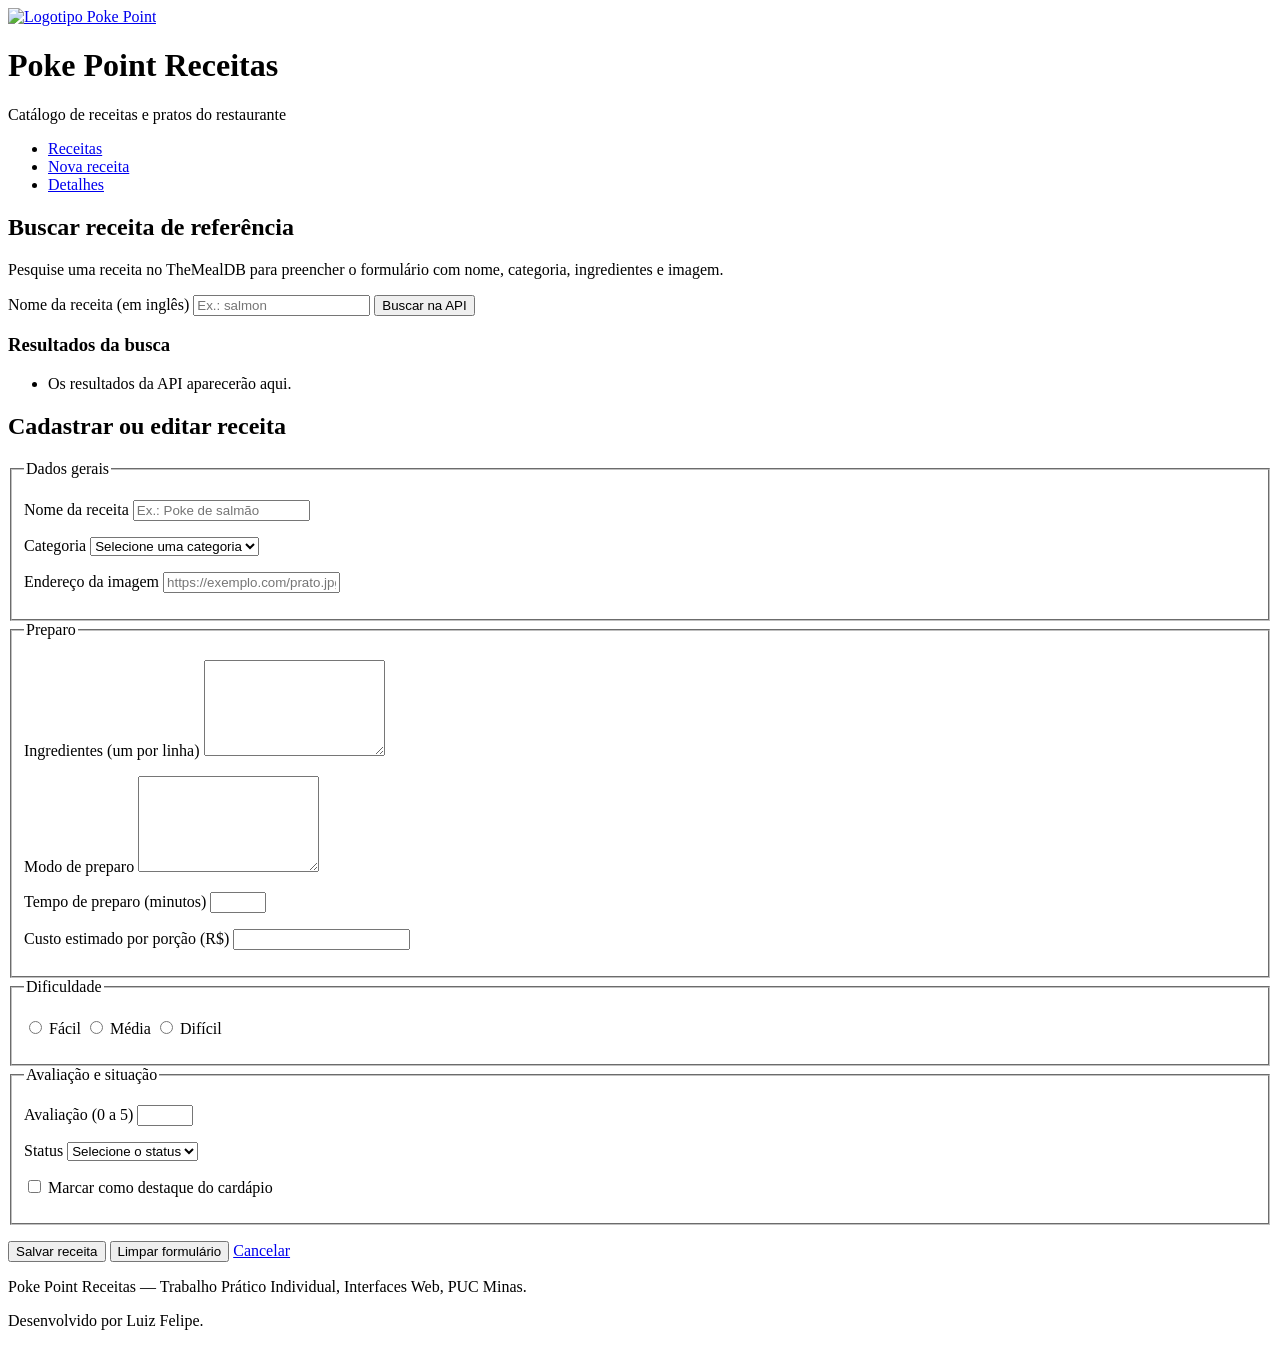
==== pages/cadastro.html @ fa9fae26 "estrutura html" ====
<!DOCTYPE html>
<html lang="pt-BR">
<head>
  <meta charset="UTF-8">
  <meta name="viewport" content="width=device-width, initial-scale=1.0">
  <meta name="description" content="Cadastro e edição de receitas do Poke Point Receitas.">
  <title>Cadastrar receita | Poke Point Receitas</title>
  <link rel="icon" href="../assets/img/logo.svg" type="image/svg+xml">
  <link rel="stylesheet" href="../assets/css/style.css">
  <script src="../assets/js/script.js" defer></script>
</head>
<body>

  <header>
    <a href="../index.html">
      <img src="../assets/img/logo.svg" alt="Logotipo Poke Point" width="48" height="48">
    </a>
    <h1>Poke Point Receitas</h1>
    <p>Catálogo de receitas e pratos do restaurante</p>

    <nav aria-label="Navegação principal">
      <ul>
        <li><a href="../index.html">Receitas</a></li>
        <li><a href="cadastro.html" aria-current="page">Nova receita</a></li>
        <li><a href="detalhes.html">Detalhes</a></li>
      </ul>
    </nav>
  </header>

  <main>

    <section aria-labelledby="titulo-api">
      <h2 id="titulo-api">Buscar receita de referência</h2>
      <p>Pesquise uma receita no TheMealDB para preencher o formulário com nome, categoria, ingredientes e imagem.</p>

      <form action="cadastro.html" method="get" role="search">
        <p>
          <label for="busca-api">Nome da receita (em inglês)</label>
          <input type="search" id="busca-api" name="busca-api" placeholder="Ex.: salmon">
          <button type="submit">Buscar na API</button>
        </p>
      </form>

      <section aria-labelledby="titulo-resultados-api">
        <h3 id="titulo-resultados-api">Resultados da busca</h3>
        <ul>
          <li>Os resultados da API aparecerão aqui.</li>
        </ul>
      </section>
    </section>

    <section aria-labelledby="titulo-formulario">
      <h2 id="titulo-formulario">Cadastrar ou editar receita</h2>

      <form action="cadastro.html" method="post">

        <fieldset>
          <legend>Dados gerais</legend>

          <p>
            <label for="nome">Nome da receita</label>
            <input type="text" id="nome" name="nome" maxlength="80" placeholder="Ex.: Poke de salmão" required>
          </p>

          <p>
            <label for="categoria">Categoria</label>
            <select id="categoria" name="categoria" required>
              <option value="">Selecione uma categoria</option>
              <option value="sushi">Sushi</option>
              <option value="poke">Poke</option>
              <option value="temaki">Temaki</option>
              <option value="quente">Prato quente</option>
              <option value="entrada">Entrada</option>
              <option value="sobremesa">Sobremesa</option>
            </select>
          </p>

          <p>
            <label for="imagem">Endereço da imagem</label>
            <input type="url" id="imagem" name="imagem" placeholder="https://exemplo.com/prato.jpg">
          </p>
        </fieldset>

        <fieldset>
          <legend>Preparo</legend>

          <p>
            <label for="ingredientes">Ingredientes (um por linha)</label>
            <textarea id="ingredientes" name="ingredientes" rows="6" required></textarea>
          </p>

          <p>
            <label for="modo-preparo">Modo de preparo</label>
            <textarea id="modo-preparo" name="modo-preparo" rows="6"></textarea>
          </p>

          <p>
            <label for="tempo">Tempo de preparo (minutos)</label>
            <input type="number" id="tempo" name="tempo" min="1" max="480" step="1" required>
          </p>

          <p>
            <label for="custo">Custo estimado por porção (R$)</label>
            <input type="number" id="custo" name="custo" min="0" step="0.01" required>
          </p>
        </fieldset>

        <fieldset>
          <legend>Dificuldade</legend>
          <p>
            <input type="radio" id="dificuldade-facil" name="dificuldade" value="facil" required>
            <label for="dificuldade-facil">Fácil</label>

            <input type="radio" id="dificuldade-media" name="dificuldade" value="media">
            <label for="dificuldade-media">Média</label>

            <input type="radio" id="dificuldade-dificil" name="dificuldade" value="dificil">
            <label for="dificuldade-dificil">Difícil</label>
          </p>
        </fieldset>

        <fieldset>
          <legend>Avaliação e situação</legend>

          <p>
            <label for="avaliacao">Avaliação (0 a 5)</label>
            <input type="number" id="avaliacao" name="avaliacao" min="0" max="5" step="0.1">
          </p>

          <p>
            <label for="status">Status</label>
            <select id="status" name="status" required>
              <option value="">Selecione o status</option>
              <option value="em-teste">Em teste</option>
              <option value="no-cardapio">No cardápio</option>
              <option value="descontinuado">Descontinuado</option>
            </select>
          </p>

          <p>
            <input type="checkbox" id="destaque" name="destaque" value="sim">
            <label for="destaque">Marcar como destaque do cardápio</label>
          </p>
        </fieldset>

        <p>
          <button type="submit">Salvar receita</button>
          <button type="reset">Limpar formulário</button>
          <a href="../index.html">Cancelar</a>
        </p>

      </form>
    </section>

  </main>

  <footer>
    <p>Poke Point Receitas &mdash; Trabalho Prático Individual, Interfaces Web, PUC Minas.</p>
    <p>Desenvolvido por Luiz Felipe.</p>
  </footer>

</body>
</html>
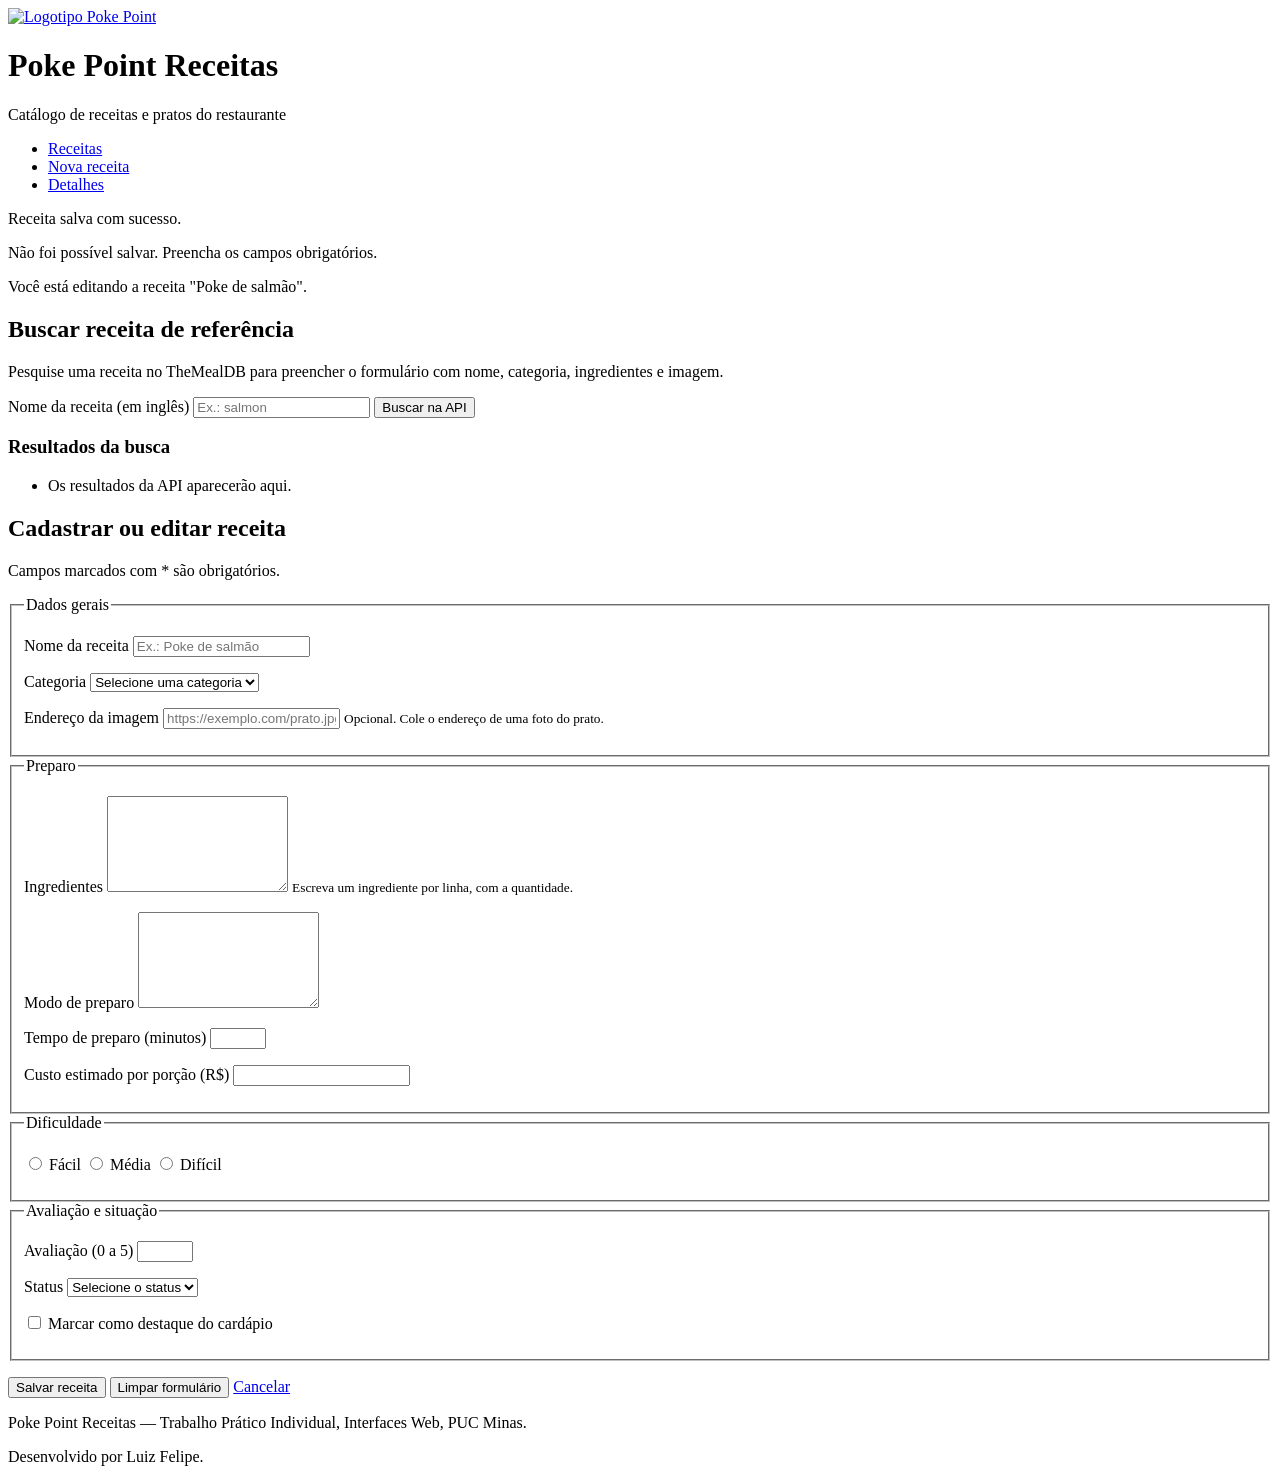
==== commit 2d57e123: "refactor: adiciona classes e atributos para estilização" ====
--- a/pages/cadastro.html
+++ b/pages/cadastro.html
@@ -27,17 +27,23 @@
     </nav>
   </header>
 
-  <main>
+  <main class="layout-formulario">
 
-    <section aria-labelledby="titulo-api">
+    <section class="mensagens" aria-label="Mensagens do sistema">
+      <p class="mensagem mensagem-sucesso">Receita salva com sucesso.</p>
+      <p class="mensagem mensagem-erro">Não foi possível salvar. Preencha os campos obrigatórios.</p>
+      <p class="mensagem mensagem-info">Você está editando a receita "Poke de salmão".</p>
+    </section>
+
+    <section class="painel-api" aria-labelledby="titulo-api">
       <h2 id="titulo-api">Buscar receita de referência</h2>
       <p>Pesquise uma receita no TheMealDB para preencher o formulário com nome, categoria, ingredientes e imagem.</p>
 
       <form action="cadastro.html" method="get" role="search">
-        <p>
+        <p class="busca-api">
           <label for="busca-api">Nome da receita (em inglês)</label>
           <input type="search" id="busca-api" name="busca-api" placeholder="Ex.: salmon">
-          <button type="submit">Buscar na API</button>
+          <button class="botao botao-primario" type="submit">Buscar na API</button>
         </p>
       </form>
 
@@ -49,20 +55,22 @@
       </section>
     </section>
 
-    <section aria-labelledby="titulo-formulario">
+    <section class="painel-formulario" aria-labelledby="titulo-formulario">
       <h2 id="titulo-formulario">Cadastrar ou editar receita</h2>
 
       <form action="cadastro.html" method="post">
 
+        <p class="nota">Campos marcados com * são obrigatórios.</p>
+
         <fieldset>
           <legend>Dados gerais</legend>
 
-          <p>
+          <p class="campo campo-largo">
             <label for="nome">Nome da receita</label>
             <input type="text" id="nome" name="nome" maxlength="80" placeholder="Ex.: Poke de salmão" required>
           </p>
 
-          <p>
+          <p class="campo">
             <label for="categoria">Categoria</label>
             <select id="categoria" name="categoria" required>
               <option value="">Selecione uma categoria</option>
@@ -75,31 +83,33 @@
             </select>
           </p>
 
-          <p>
+          <p class="campo campo-largo">
             <label for="imagem">Endereço da imagem</label>
-            <input type="url" id="imagem" name="imagem" placeholder="https://exemplo.com/prato.jpg">
+            <input type="url" id="imagem" name="imagem" placeholder="https://exemplo.com/prato.jpg" aria-describedby="ajuda-imagem">
+            <small class="ajuda" id="ajuda-imagem">Opcional. Cole o endereço de uma foto do prato.</small>
           </p>
         </fieldset>
 
         <fieldset>
           <legend>Preparo</legend>
 
-          <p>
-            <label for="ingredientes">Ingredientes (um por linha)</label>
-            <textarea id="ingredientes" name="ingredientes" rows="6" required></textarea>
+          <p class="campo campo-largo">
+            <label for="ingredientes">Ingredientes</label>
+            <textarea id="ingredientes" name="ingredientes" rows="6" aria-describedby="ajuda-ingredientes" required></textarea>
+            <small class="ajuda" id="ajuda-ingredientes">Escreva um ingrediente por linha, com a quantidade.</small>
           </p>
 
-          <p>
+          <p class="campo campo-largo">
             <label for="modo-preparo">Modo de preparo</label>
             <textarea id="modo-preparo" name="modo-preparo" rows="6"></textarea>
           </p>
 
-          <p>
+          <p class="campo">
             <label for="tempo">Tempo de preparo (minutos)</label>
             <input type="number" id="tempo" name="tempo" min="1" max="480" step="1" required>
           </p>
 
-          <p>
+          <p class="campo">
             <label for="custo">Custo estimado por porção (R$)</label>
             <input type="number" id="custo" name="custo" min="0" step="0.01" required>
           </p>
@@ -107,7 +117,7 @@
 
         <fieldset>
           <legend>Dificuldade</legend>
-          <p>
+          <p class="opcoes">
             <input type="radio" id="dificuldade-facil" name="dificuldade" value="facil" required>
             <label for="dificuldade-facil">Fácil</label>
 
@@ -122,12 +132,12 @@
         <fieldset>
           <legend>Avaliação e situação</legend>
 
-          <p>
+          <p class="campo">
             <label for="avaliacao">Avaliação (0 a 5)</label>
             <input type="number" id="avaliacao" name="avaliacao" min="0" max="5" step="0.1">
           </p>
 
-          <p>
+          <p class="campo">
             <label for="status">Status</label>
             <select id="status" name="status" required>
               <option value="">Selecione o status</option>
@@ -137,16 +147,16 @@
             </select>
           </p>
 
-          <p>
+          <p class="opcoes">
             <input type="checkbox" id="destaque" name="destaque" value="sim">
             <label for="destaque">Marcar como destaque do cardápio</label>
           </p>
         </fieldset>
 
-        <p>
-          <button type="submit">Salvar receita</button>
-          <button type="reset">Limpar formulário</button>
-          <a href="../index.html">Cancelar</a>
+        <p class="acoes">
+          <button class="botao botao-primario" type="submit">Salvar receita</button>
+          <button class="botao botao-secundario" type="reset">Limpar formulário</button>
+          <a class="botao botao-texto" href="../index.html">Cancelar</a>
         </p>
 
       </form>
@@ -160,4 +170,4 @@
   </footer>
 
 </body>
-</html>
+</html>
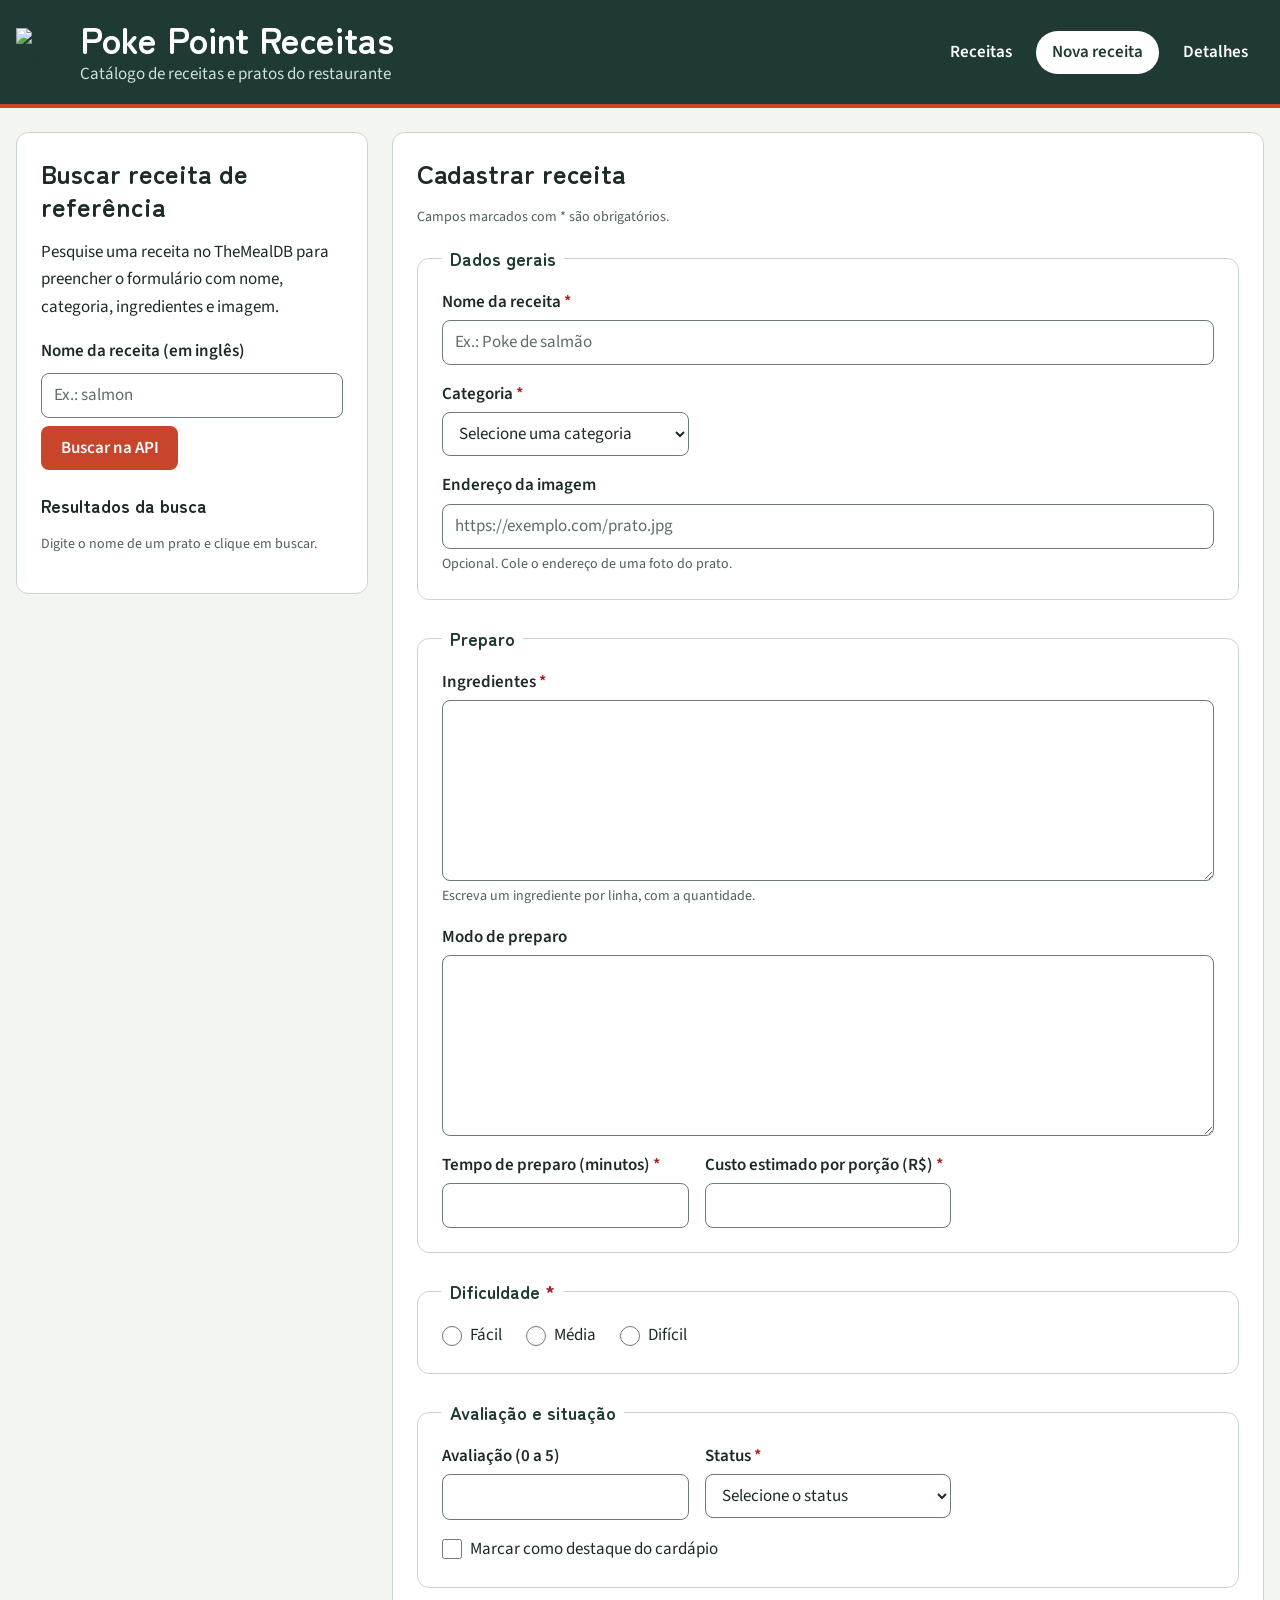
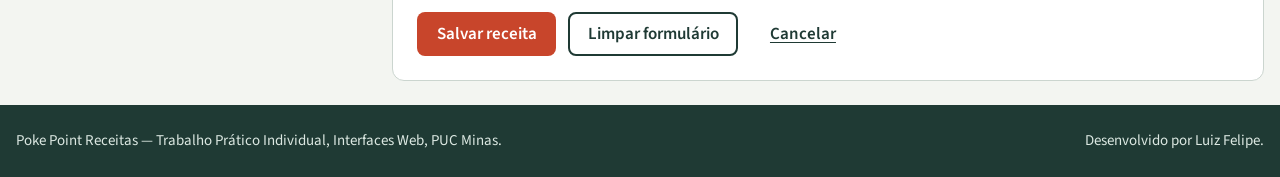
==== commit b5d0cb42: "refactor: prepara HTML e CSS para a interatividade" ====
--- a/pages/cadastro.html
+++ b/pages/cadastro.html
@@ -9,7 +9,7 @@
   <link rel="stylesheet" href="../assets/css/style.css">
   <script src="../assets/js/script.js" defer></script>
 </head>
-<body>
+<body data-pagina="cadastro">
 
   <header>
     <a href="../index.html">
@@ -29,17 +29,11 @@
 
   <main class="layout-formulario">
 
-    <section class="mensagens" aria-label="Mensagens do sistema">
-      <p class="mensagem mensagem-sucesso">Receita salva com sucesso.</p>
-      <p class="mensagem mensagem-erro">Não foi possível salvar. Preencha os campos obrigatórios.</p>
-      <p class="mensagem mensagem-info">Você está editando a receita "Poke de salmão".</p>
-    </section>
-
     <section class="painel-api" aria-labelledby="titulo-api">
       <h2 id="titulo-api">Buscar receita de referência</h2>
       <p>Pesquise uma receita no TheMealDB para preencher o formulário com nome, categoria, ingredientes e imagem.</p>
 
-      <form action="cadastro.html" method="get" role="search">
+      <form id="form-api" action="cadastro.html" method="get" role="search">
         <p class="busca-api">
           <label for="busca-api">Nome da receita (em inglês)</label>
           <input type="search" id="busca-api" name="busca-api" placeholder="Ex.: salmon">
@@ -49,16 +43,16 @@
 
       <section aria-labelledby="titulo-resultados-api">
         <h3 id="titulo-resultados-api">Resultados da busca</h3>
-        <ul>
-          <li>Os resultados da API aparecerão aqui.</li>
-        </ul>
+        <p class="ajuda" id="status-api" role="status">Digite o nome de um prato e clique em buscar.</p>
+        <ul id="resultados-api"></ul>
       </section>
     </section>
 
     <section class="painel-formulario" aria-labelledby="titulo-formulario">
-      <h2 id="titulo-formulario">Cadastrar ou editar receita</h2>
+      <h2 id="titulo-formulario">Cadastrar receita</h2>
+      <p class="mensagem mensagem-info" id="aviso-edicao" hidden></p>
 
-      <form action="cadastro.html" method="post">
+      <form id="form-receita" action="cadastro.html" method="post" novalidate>
 
         <p class="nota">Campos marcados com * são obrigatórios.</p>
 
@@ -154,7 +148,7 @@
         </fieldset>
 
         <p class="acoes">
-          <button class="botao botao-primario" type="submit">Salvar receita</button>
+          <button class="botao botao-primario" id="botao-salvar" type="submit">Salvar receita</button>
           <button class="botao botao-secundario" type="reset">Limpar formulário</button>
           <a class="botao botao-texto" href="../index.html">Cancelar</a>
         </p>
@@ -169,5 +163,7 @@
     <p>Desenvolvido por Luiz Felipe.</p>
   </footer>
 
+  <div class="area-mensagens" id="area-mensagens" aria-live="polite"></div>
+
 </body>
 </html>
--- a/assets/css/style.css
+++ b/assets/css/style.css
@@ -0,0 +1,995 @@
+@import url('https://fonts.googleapis.com/css2?family=Source+Sans+3:wght@400;600;700&family=Zen+Maru+Gothic:wght@500;700&display=swap');
+
+:root {
+  --nori: #1f3a34;
+  --nori-claro: #e3ebe6;
+  --arroz: #f3f5f1;
+  --superficie: #ffffff;
+  --texto: #1d2b27;
+  --texto-suave: #4f605a;
+  --borda: #cbd5cf;
+  --borda-forte: #6b7c75;
+  --salmao: #c8452b;
+  --salmao-escuro: #a93a24;
+  --perigo: #a61e1e;
+  --foco: #0b5fd0;
+
+
+  --fonte-titulo: 'Zen Maru Gothic', 'Trebuchet MS', sans-serif;
+  --fonte-texto: 'Source Sans 3', 'Segoe UI', Arial, sans-serif;
+
+  --largura: 80rem;
+  --raio-painel: 0.75rem;
+  --raio-controle: 0.5rem;
+  --espaco-1: 0.5rem;
+  --espaco-2: 1rem;
+  --espaco-3: 1.5rem;
+  --espaco-4: 2rem;
+}
+
+*,
+*::before,
+*::after {
+  box-sizing: border-box;
+}
+
+html {
+  font-size: 100%;
+}
+
+body {
+  margin: 0;
+  font-family: var(--fonte-texto);
+  font-size: 1.0625rem;
+  line-height: 1.6;
+  color: var(--texto);
+  background: var(--arroz);
+}
+
+h1,
+h2,
+h3 {
+  margin: 0 0 var(--espaco-2);
+  font-family: var(--fonte-titulo);
+  line-height: 1.25;
+}
+
+h1 {
+  font-size: clamp(1.5rem, 1.2rem + 1.5vw, 2.25rem);
+}
+
+h2 {
+  font-size: clamp(1.25rem, 1.1rem + 0.8vw, 1.625rem);
+}
+
+h3 {
+  font-size: 1.125rem;
+}
+
+a {
+  color: var(--nori);
+  text-underline-offset: 0.2em;
+}
+
+a:hover {
+  text-decoration-thickness: 0.15em;
+}
+
+img {
+  display: block;
+  max-width: 100%;
+  height: auto;
+}
+
+[hidden] {
+  display: none !important;
+}
+
+body {
+  min-height: 100vh;
+  display: flex;
+  flex-direction: column;
+}
+
+body > header,
+main,
+body > footer {
+  padding-inline: max(var(--espaco-2), calc((100% - var(--largura)) / 2));
+}
+
+main {
+  flex: 1;
+  display: grid;
+  align-content: start;
+  gap: var(--espaco-3);
+  padding-block: var(--espaco-3);
+}
+
+body > header {
+  display: grid;
+  grid-template-columns: auto 1fr;
+  grid-template-areas:
+    "logo titulo"
+    "logo subtitulo"
+    "nav  nav";
+  column-gap: var(--espaco-2);
+  align-items: center;
+  padding-block: var(--espaco-2);
+  color: #ffffff;
+  background: var(--nori);
+  border-bottom: 4px solid var(--salmao);
+}
+
+body > header > a {
+  grid-area: logo;
+  display: block;
+  border-radius: 50%;
+}
+
+body > header img {
+  width: 3rem;
+  height: 3rem;
+}
+
+body > header > h1 {
+  grid-area: titulo;
+  margin: 0;
+}
+
+body > header > p {
+  grid-area: subtitulo;
+  margin: 0;
+  color: #cfe0d8;
+}
+
+body > header > nav {
+  grid-area: nav;
+  margin-top: var(--espaco-2);
+}
+
+nav ul {
+  display: flex;
+  flex-wrap: wrap;
+  gap: var(--espaco-1);
+  margin: 0;
+  padding: 0;
+  list-style: none;
+}
+
+nav a {
+  display: block;
+  padding: 0.5rem 1rem;
+  border-radius: 999px;
+  color: #ffffff;
+  font-weight: 600;
+  text-decoration: none;
+}
+
+nav a:hover {
+  background: rgba(255, 255, 255, 0.16);
+}
+
+nav a[aria-current="page"] {
+  color: var(--nori);
+  background: #ffffff;
+}
+
+body > footer {
+  display: flex;
+  flex-direction: column;
+  gap: 0.25rem;
+  padding-block: var(--espaco-3);
+  font-size: 0.9375rem;
+  color: #dce8e2;
+  background: var(--nori);
+}
+
+body > footer p {
+  margin: 0;
+}
+
+.botao {
+  display: inline-flex;
+  align-items: center;
+  justify-content: center;
+  gap: 0.5rem;
+  min-height: 2.75rem;
+  padding: 0.5rem 1.1rem;
+  font: inherit;
+  font-weight: 600;
+  line-height: 1.2;
+  text-align: center;
+  text-decoration: none;
+  cursor: pointer;
+  border: 2px solid transparent;
+  border-radius: var(--raio-controle);
+  transition: background-color 0.15s ease, color 0.15s ease, border-color 0.15s ease;
+}
+
+.botao-primario {
+  color: #ffffff;
+  background: var(--salmao);
+}
+
+.botao-primario:hover {
+  background: var(--salmao-escuro);
+}
+
+.botao-secundario {
+  color: var(--nori);
+  background: #ffffff;
+  border-color: var(--nori);
+}
+
+.botao-secundario:hover {
+  background: var(--nori-claro);
+}
+
+.botao-perigo {
+  color: var(--perigo);
+  background: #ffffff;
+  border-color: var(--perigo);
+}
+
+.botao-perigo:hover {
+  color: #ffffff;
+  background: var(--perigo);
+}
+
+.botao-texto {
+  color: var(--nori);
+  background: transparent;
+  text-decoration: underline;
+}
+
+.botao-texto:hover {
+  background: var(--nori-claro);
+}
+
+.botao:active {
+  transform: translateY(1px);
+}
+
+.botao:disabled,
+.botao[aria-disabled="true"] {
+  opacity: 0.5;
+  cursor: not-allowed;
+}
+
+:focus-visible {
+  outline: 3px solid var(--foco);
+  outline-offset: 2px;
+}
+
+body > header :focus-visible {
+  outline-color: #ffd166;
+}
+
+.link-voltar {
+  font-weight: 600;
+}
+
+@media (prefers-reduced-motion: reduce) {
+  * {
+    transition: none !important;
+  }
+}
+
+label {
+  display: block;
+  margin-bottom: 0.25rem;
+  font-weight: 600;
+}
+
+input,
+select,
+textarea {
+  width: 100%;
+  min-height: 2.75rem;
+  padding: 0.5rem 0.75rem;
+  font: inherit;
+  color: inherit;
+  background: #ffffff;
+  border: 1.5px solid var(--borda-forte);
+  border-radius: var(--raio-controle);
+  transition: border-color 0.15s ease, background-color 0.15s ease;
+}
+
+textarea {
+  min-height: 7rem;
+  resize: vertical;
+}
+
+input::placeholder,
+textarea::placeholder {
+  color: #5e6d67;
+  opacity: 1;
+}
+
+input:hover,
+select:hover,
+textarea:hover {
+  border-color: var(--nori);
+}
+
+input:user-invalid,
+select:user-invalid,
+textarea:user-invalid {
+  border-color: var(--perigo);
+  background: #fff8f8;
+}
+
+input:disabled,
+select:disabled,
+textarea:disabled {
+  color: var(--texto-suave);
+  background: var(--nori-claro);
+  cursor: not-allowed;
+}
+
+.campo {
+  display: flex;
+  flex-direction: column;
+  margin: 0;
+}
+
+.campo-largo {
+  grid-column: 1 / -1;
+}
+
+.campo:has([required]) > label::after,
+fieldset:has([type="radio"][required]) > legend::after {
+  content: " *";
+  color: var(--perigo);
+}
+
+.ajuda,
+.nota {
+  font-size: 0.875rem;
+  color: var(--texto-suave);
+}
+
+.ajuda {
+  margin-top: 0.25rem;
+}
+
+.nota {
+  margin: 0 0 var(--espaco-2);
+}
+
+.opcoes {
+  display: flex;
+  flex-wrap: wrap;
+  align-items: center;
+  gap: 0.5rem;
+  margin: 0;
+}
+
+.opcoes label {
+  margin: 0 1rem 0 0;
+  font-weight: 400;
+  cursor: pointer;
+}
+
+input[type="radio"],
+input[type="checkbox"] {
+  flex: none;
+  width: 1.25rem;
+  min-height: 1.25rem;
+  height: 1.25rem;
+  margin: 0;
+  accent-color: var(--nori);
+}
+
+fieldset {
+  display: grid;
+  grid-template-columns: repeat(auto-fit, minmax(min(100%, 14rem), 1fr));
+  gap: var(--espaco-2);
+  min-width: 0;
+  margin: 0 0 var(--espaco-3);
+  padding: var(--espaco-2) var(--espaco-3) var(--espaco-3);
+  border: 1px solid var(--borda);
+  border-radius: var(--raio-painel);
+}
+
+fieldset > .opcoes {
+  grid-column: 1 / -1;
+}
+
+legend {
+  padding-inline: 0.5rem;
+  font-family: var(--fonte-titulo);
+  font-size: 1.125rem;
+  font-weight: 700;
+  color: var(--nori);
+}
+
+.acoes {
+  display: flex;
+  flex-wrap: wrap;
+  align-items: center;
+  gap: 0.75rem;
+  margin: 0;
+}
+
+.form-busca {
+  display: grid;
+  grid-template-columns: repeat(auto-fit, minmax(min(100%, 13rem), 1fr));
+  gap: var(--espaco-2);
+}
+
+.form-busca .campo {
+  justify-content: flex-end;
+}
+
+.form-busca .acoes {
+  grid-column: 1 / -1;
+}
+
+.busca-api {
+  display: flex;
+  flex-wrap: wrap;
+  align-items: flex-end;
+  gap: 0.5rem;
+  margin: 0;
+}
+
+.busca-api label {
+  flex: 1 0 100%;
+  margin: 0;
+}
+
+.busca-api input {
+  flex: 1 1 10rem;
+  width: auto;
+}
+
+.painel-api section {
+  margin-top: var(--espaco-3);
+}
+
+.painel-busca,
+.painel-lista,
+.painel-api,
+.painel-formulario,
+.receita,
+.relacionadas {
+  padding: clamp(1rem, 3vw, 1.5rem);
+  background: var(--superficie);
+  border: 1px solid var(--borda);
+  border-radius: var(--raio-painel);
+}
+
+.painel-lista {
+  position: relative;
+}
+
+.contagem {
+  margin-top: -0.5rem;
+  color: var(--texto-suave);
+}
+
+.painel-lista > .acoes {
+  margin-bottom: var(--espaco-3);
+}
+
+.painel-lista table,
+.painel-lista tbody,
+.painel-lista tr,
+.painel-lista th,
+.painel-lista td {
+  display: block;
+}
+
+.painel-lista table {
+  width: 100%;
+  border-collapse: collapse;
+}
+
+.painel-lista caption,
+.painel-lista thead {
+  position: absolute;
+  width: 1px;
+  height: 1px;
+  overflow: hidden;
+  clip-path: inset(50%);
+  white-space: nowrap;
+}
+
+.painel-lista tr {
+  margin-bottom: var(--espaco-2);
+  padding: var(--espaco-2);
+  background: #ffffff;
+  border: 1px solid var(--borda);
+  border-radius: var(--raio-controle);
+}
+
+.painel-lista th[scope="row"] {
+  padding-bottom: 0.5rem;
+  font-family: var(--fonte-titulo);
+  font-size: 1.125rem;
+  text-align: left;
+}
+
+.painel-lista td {
+  display: flex;
+  align-items: center;
+  justify-content: space-between;
+  gap: var(--espaco-2);
+  padding: 0.4rem 0;
+  border-top: 1px dashed var(--borda);
+}
+
+.painel-lista td::before {
+  content: attr(data-label);
+  font-weight: 600;
+  color: var(--texto-suave);
+}
+
+.painel-lista td[data-label="Ações"] {
+  flex-wrap: wrap;
+  justify-content: flex-start;
+}
+
+.painel-lista td[data-label="Ações"]::before {
+  display: none;
+}
+
+.painel-lista td .botao {
+  min-height: 2.25rem;
+  padding: 0.25rem 0.75rem;
+  font-size: 0.9375rem;
+}
+
+.selo {
+  display: inline-block;
+  padding: 0.15rem 0.65rem;
+  font-size: 0.875rem;
+  font-weight: 600;
+  white-space: nowrap;
+  border-radius: 999px;
+}
+
+.selo-cardapio {
+  color: #1e4d1b;
+  background: #dcefd9;
+}
+
+.selo-teste {
+  color: #5c3d00;
+  background: #ffe9b8;
+}
+
+.selo-descontinuado {
+  color: #3a3a3a;
+  background: #e6e6e6;
+}
+
+.resumo {
+  padding: clamp(1rem, 3vw, 1.5rem);
+  background: var(--nori-claro);
+  border-radius: var(--raio-painel);
+}
+
+.resumo ul {
+  display: flex;
+  flex-wrap: wrap;
+  gap: 0.75rem;
+  margin: 0;
+  padding: 0;
+  list-style: none;
+}
+
+.resumo li {
+  flex: 1 1 8rem;
+  display: flex;
+  flex-direction: column;
+  padding: 0.5rem 0.75rem;
+  font-size: 0.9375rem;
+  line-height: 1.3;
+  color: var(--texto-suave);
+  background: #ffffff;
+  border-radius: var(--raio-controle);
+}
+
+.resumo strong {
+  font-family: var(--fonte-titulo);
+  font-size: 1.75rem;
+  line-height: 1.1;
+  color: var(--nori);
+}
+
+.estado-vazio {
+  padding: var(--espaco-4) var(--espaco-2);
+  text-align: center;
+  color: var(--texto-suave);
+  border: 2px dashed var(--borda-forte);
+  border-radius: var(--raio-painel);
+}
+
+.layout-detalhes > p {
+  margin: 0;
+}
+
+.receita {
+  display: grid;
+  grid-template-columns: minmax(0, 1fr);
+  gap: var(--espaco-3);
+}
+
+.receita > header h2 {
+  margin-bottom: 0.25rem;
+}
+
+.receita > header p {
+  margin: 0;
+  color: var(--texto-suave);
+}
+
+.receita figure {
+  margin: 0;
+}
+
+.receita figure img {
+  width: 100%;
+  border-radius: var(--raio-controle);
+}
+
+.receita figcaption {
+  margin-top: 0.5rem;
+  font-size: 0.875rem;
+  color: var(--texto-suave);
+}
+
+.receita section h3 {
+  padding-bottom: 0.25rem;
+  border-bottom: 2px solid var(--nori-claro);
+}
+
+.receita dl {
+  display: grid;
+  grid-template-columns: repeat(auto-fit, minmax(9rem, 1fr));
+  gap: 0.75rem;
+  margin: 0;
+}
+
+.receita dl > div {
+  padding: 0.5rem 0.75rem;
+  background: var(--arroz);
+  border-radius: var(--raio-controle);
+}
+
+.receita dt {
+  font-size: 0.875rem;
+  color: var(--texto-suave);
+}
+
+.receita dd {
+  margin: 0;
+  font-weight: 600;
+}
+
+.receita ul,
+.receita ol {
+  margin: 0;
+  padding-left: 1.25rem;
+}
+
+.receita li + li {
+  margin-top: 0.35rem;
+}
+
+.receita > footer {
+  padding-top: var(--espaco-2);
+  border-top: 1px solid var(--borda);
+}
+
+.relacionadas ul {
+  display: flex;
+  flex-direction: column;
+  gap: 0.5rem;
+  margin: 0;
+  padding: 0;
+  list-style: none;
+}
+
+.relacionadas a {
+  display: block;
+  padding: 0.5rem 0.75rem;
+  font-weight: 600;
+  text-decoration: none;
+  border: 1px solid var(--borda);
+  border-radius: var(--raio-controle);
+  transition: background-color 0.15s ease;
+}
+
+.relacionadas a:hover {
+  background: var(--nori-claro);
+}
+
+.mensagens {
+  display: grid;
+  gap: 0.75rem;
+}
+
+.mensagem {
+  margin: 0;
+  padding: 0.75rem 1rem;
+  font-weight: 600;
+  border-left: 6px solid;
+  border-radius: var(--raio-controle);
+}
+
+.mensagem-sucesso {
+  color: #1e4d1b;
+  background: #dcefd9;
+  border-left-color: #2f7d32;
+}
+
+.mensagem-erro {
+  color: #7a1414;
+  background: #fbe3e3;
+  border-left-color: var(--perigo);
+}
+
+.mensagem-info {
+  color: #10345c;
+  background: #dde9f7;
+  border-left-color: var(--foco);
+}
+
+.dialogo {
+  width: min(30rem, calc(100% - 2rem));
+  padding: var(--espaco-3);
+  border: 0;
+  border-radius: var(--raio-painel);
+  box-shadow: 0 1rem 3rem rgba(0, 0, 0, 0.3);
+}
+
+.dialogo::backdrop {
+  background: rgba(29, 43, 39, 0.6);
+}
+
+.dialogo .acoes {
+  justify-content: flex-end;
+}
+
+.layout-lista {
+  grid-template-columns: minmax(0, 1fr);
+  grid-template-areas:
+    "busca"
+    "resumo"
+    "lista";
+}
+
+.painel-busca {
+  grid-area: busca;
+}
+
+.resumo {
+  grid-area: resumo;
+}
+
+.painel-lista {
+  grid-area: lista;
+}
+
+.layout-formulario {
+  grid-template-columns: minmax(0, 1fr);
+}
+
+.mensagens {
+  grid-column: 1 / -1;
+}
+
+.layout-detalhes {
+  grid-template-columns: minmax(0, 1fr);
+}
+
+@media (min-width: 48em) {
+  body > header {
+    grid-template-columns: auto 1fr auto;
+    grid-template-areas:
+      "logo titulo    nav"
+      "logo subtitulo nav";
+  }
+
+  body > header > nav {
+    margin-top: 0;
+  }
+
+  body > footer {
+    flex-direction: row;
+    justify-content: space-between;
+  }
+
+  .painel-lista tbody {
+    display: grid;
+    grid-template-columns: repeat(auto-fill, minmax(18rem, 1fr));
+    gap: var(--espaco-2);
+  }
+
+  .painel-lista tr {
+    margin-bottom: 0;
+  }
+
+  .receita {
+    grid-template-columns: minmax(14rem, 20rem) minmax(0, 1fr);
+  }
+
+  .receita > header,
+  .receita > footer {
+    grid-column: 1 / -1;
+  }
+
+  .receita > figure {
+    grid-row: 2 / span 3;
+  }
+
+  .receita > section {
+    grid-column: 2;
+  }
+}
+
+@media (min-width: 72em) {
+  .layout-lista {
+    grid-template-columns: minmax(0, 1fr) 22rem;
+    grid-template-areas:
+      "busca resumo"
+      "lista lista";
+  }
+
+  .layout-formulario {
+    grid-template-columns: 22rem minmax(0, 1fr);
+  }
+
+  .layout-detalhes {
+    grid-template-columns: minmax(0, 1fr) 16rem;
+  }
+
+  .layout-detalhes > p {
+    grid-column: 1 / -1;
+  }
+
+  .painel-api,
+  .relacionadas {
+    align-self: start;
+  }
+
+  .painel-lista table {
+    display: table;
+  }
+
+  .painel-lista thead {
+    position: static;
+    display: table-header-group;
+    width: auto;
+    height: auto;
+    overflow: visible;
+    clip-path: none;
+    white-space: normal;
+  }
+
+  .painel-lista tbody {
+    display: table-row-group;
+  }
+
+  .painel-lista tr {
+    display: table-row;
+    padding: 0;
+    background: transparent;
+    border: 0;
+    border-radius: 0;
+  }
+
+  .painel-lista th,
+  .painel-lista td {
+    display: table-cell;
+    padding: 0.625rem 0.5rem;
+    text-align: left;
+    vertical-align: middle;
+    border-top: 0;
+    border-bottom: 1px solid var(--borda);
+  }
+
+  .painel-lista td::before {
+    content: none;
+  }
+
+  .painel-lista thead th {
+    font-size: 0.9375rem;
+    color: var(--nori);
+    background: var(--nori-claro);
+  }
+
+  .painel-lista th[scope="row"] {
+    font-family: var(--fonte-texto);
+    font-size: 1rem;
+    font-weight: 600;
+  }
+
+  .painel-lista tbody tr:nth-child(even) {
+    background: #f7f9f7;
+  }
+
+  .painel-lista tbody tr:hover {
+    background: #edf3ef;
+  }
+
+  .painel-lista td .botao {
+    margin: 0.125rem 0.25rem 0.125rem 0;
+  }
+}
+.area-mensagens {
+  position: fixed;
+  top: 1rem;
+  right: 1rem;
+  z-index: 1000;
+  display: grid;
+  gap: 0.75rem;
+  width: min(24rem, calc(100% - 2rem));
+}
+
+.area-mensagens .mensagem {
+  box-shadow: 0 0.5rem 1.5rem rgba(0, 0, 0, 0.2);
+}
+
+.painel-formulario > .mensagem {
+  margin-bottom: var(--espaco-2);
+}
+
+.erro {
+  margin-top: 0.25rem;
+  font-size: 0.875rem;
+  font-weight: 600;
+  color: var(--perigo);
+}
+
+fieldset > .erro {
+  grid-column: 1 / -1;
+  margin-top: 0;
+}
+
+[aria-invalid="true"] {
+  border-color: var(--perigo);
+  background: #fff8f8;
+}
+
+.painel-api ul {
+  display: grid;
+  gap: 0.5rem;
+  margin: 0;
+  padding: 0;
+  list-style: none;
+}
+
+.resultado-api {
+  display: flex;
+  flex-wrap: wrap;
+  align-items: center;
+  gap: 0.75rem;
+  padding: 0.5rem;
+  border: 1px solid var(--borda);
+  border-radius: var(--raio-controle);
+}
+
+.resultado-api img {
+  flex: none;
+  width: 4rem;
+  height: 4rem;
+  object-fit: cover;
+  border-radius: 0.375rem;
+}
+
+.resultado-api span {
+  flex: 1 1 8rem;
+  min-width: 0;
+  overflow-wrap: anywhere;
+}
+
+.resultado-api .botao {
+  flex: none;
+  min-height: 2.25rem;
+  padding: 0.25rem 0.75rem;
+  font-size: 0.9375rem;
+}
